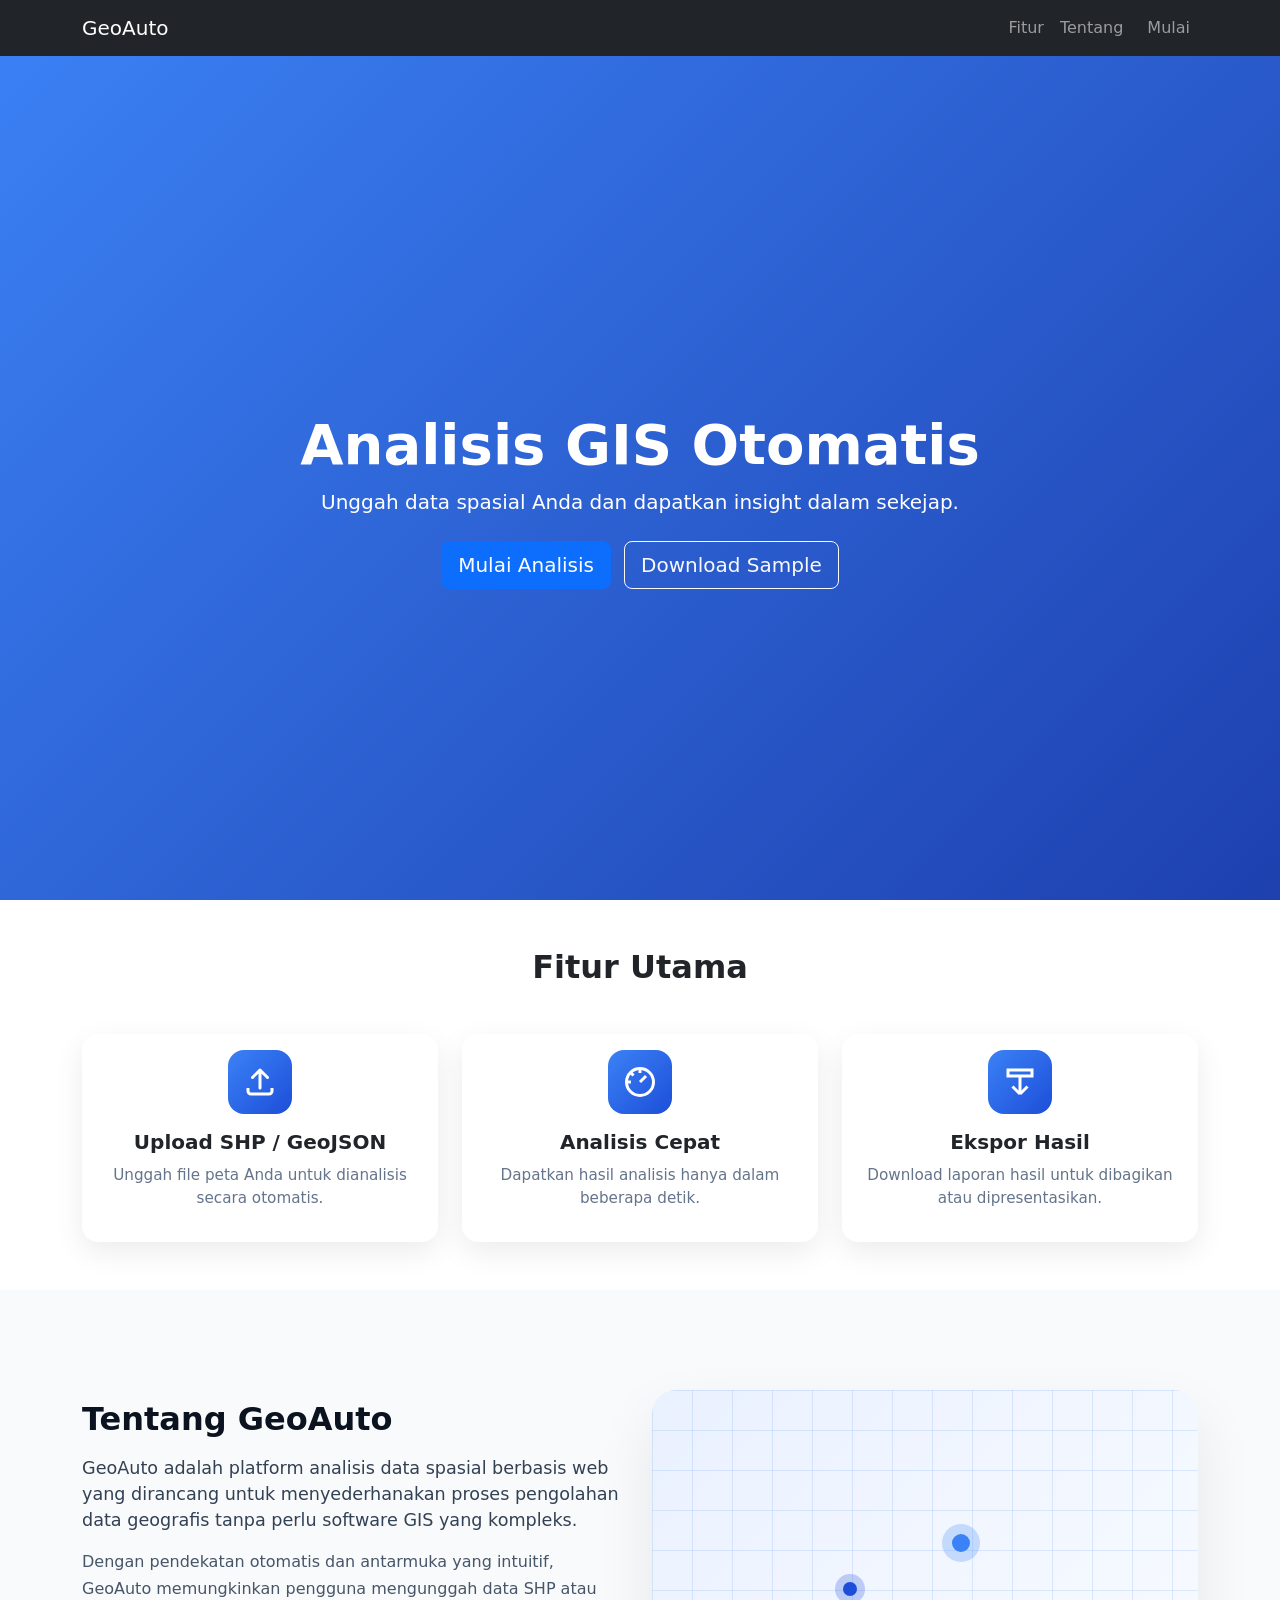
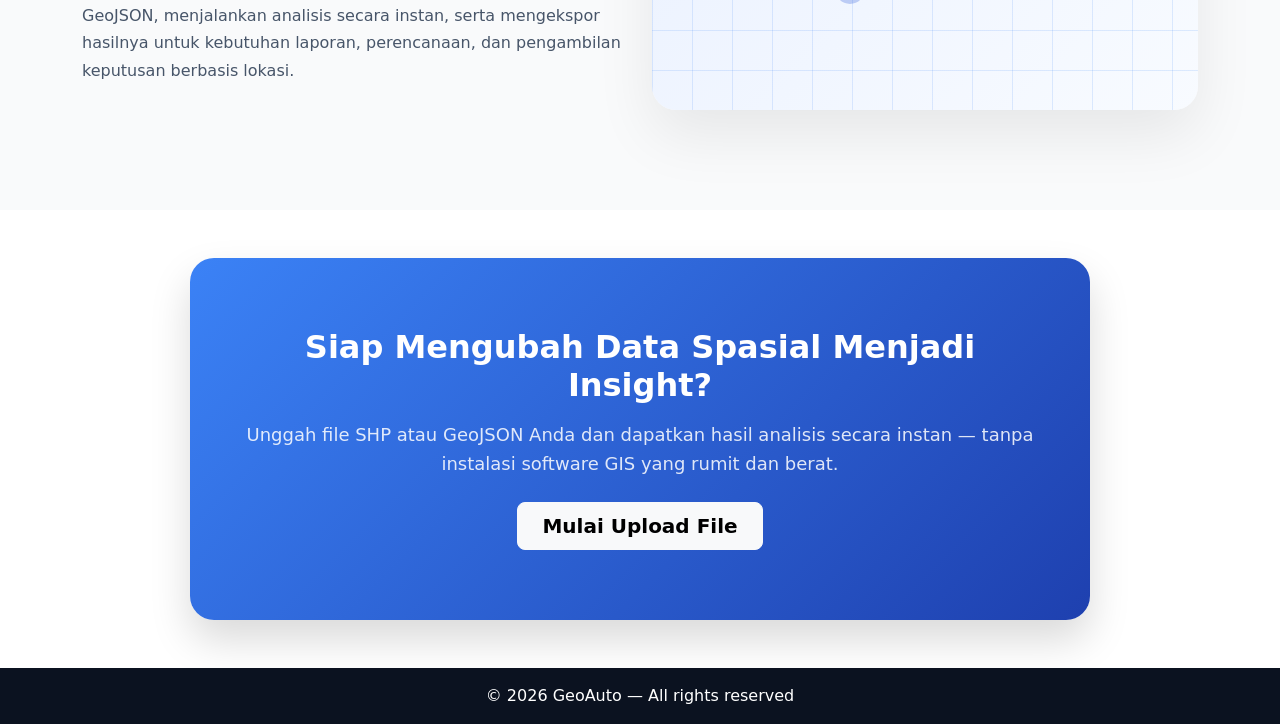
==== index.html @ 980b79c8 "first commit" ====
<!DOCTYPE html>
<html lang="en">

<head>
    <meta charset="UTF-8">
    <meta name="viewport" content="width=device-width, initial-scale=1.0">
    <title>GeoAuto Analysis</title>

    <!-- Bootstrap CSS -->
    <link href="https://cdn.jsdelivr.net/npm/bootstrap@5.3.2/dist/css/bootstrap.min.css" rel="stylesheet">

    <!-- Custom CSS -->
    <link rel="stylesheet" href="style/styles.css">
</head>

<body>

    <!-- Navbar -->
    <nav class="navbar navbar-expand-lg navbar-dark bg-dark fixed-top">
        <div class="container">
            <a class="navbar-brand" href="#">GeoAuto</a>
            <button class="navbar-toggler" type="button" data-bs-toggle="collapse" data-bs-target="#navbarNav">
                <span class="navbar-toggler-icon"></span>
            </button>

            <div class="collapse navbar-collapse" id="navbarNav">
                <ul class="navbar-nav ms-auto">
                    <li class="nav-item"><a class="nav-link" href="#features">Fitur</a></li>
                    <li class="nav-item"><a class="nav-link" href="#about">Tentang</a></li>
                    <li class="nav-item"><a class="nav-link btn btn-outline-light ms-2" href="#get-started">Mulai</a>
                    </li>
                </ul>
            </div>
        </div>
    </nav>

    <!-- Hero -->
    <header class="hero d-flex align-items-center justify-content-center text-center">
        <div class="container">
            <h1 class="display-4 fw-bold">Analisis GIS Otomatis</h1>
            <p class="lead">Unggah data spasial Anda dan dapatkan insight dalam sekejap.</p>
            <div class="mt-4">
                <button id="btn-start" class="btn btn-primary btn-lg me-2">Mulai Analisis</button>
                <button id="btn-sample" class="btn btn-outline-light btn-lg">Download Sample</button>
            </div>
        </div>
    </header>

    <!-- Features -->
    <section id="features" class="py-5 text-center">
        <div class="container">
            <h2 class="fw-bold mb-3">Fitur Utama</h2>

            <div class="row g-4 mt-4">

                <!-- Upload -->
                <div class="col-md-4 d-flex">
                    <div class="card feature-card h-100 w-100 text-center">
                        <div class="card-body">
                            <div class="feature-icon">
                                <!-- upload svg -->
                                <svg width="36" height="36" viewBox="0 0 24 24" fill="none">
                                    <path d="M12 16V4M12 4L7 9M12 4L17 9" stroke="currentColor" stroke-width="2"
                                        stroke-linecap="round" />
                                    <path d="M4 16V18C4 19.1 4.9 20 6 20H18C19.1 20 20 19.1 20 18V16"
                                        stroke="currentColor" stroke-width="2" />
                                </svg>
                            </div>
                            <h5>Upload SHP / GeoJSON</h5>
                            <p>Unggah file peta Anda untuk dianalisis secara otomatis.</p>
                        </div>
                    </div>
                </div>

                <!-- Analisis -->
                <div class="col-md-4 d-flex">
                    <div class="card feature-card h-100 w-100 text-center">
                        <div class="card-body">
                            <div class="feature-icon">
                                <!-- speed svg -->
                                <svg width="36" height="36" viewBox="0 0 24 24" fill="none">
                                    <path d="M12 3V6" stroke="currentColor" stroke-width="2" />
                                    <path d="M5.6 5.6L7.7 7.7" stroke="currentColor" stroke-width="2" />
                                    <path d="M3 12H6" stroke="currentColor" stroke-width="2" />
                                    <path d="M12 12L16 8" stroke="currentColor" stroke-width="2" />
                                    <circle cx="12" cy="12" r="9" stroke="currentColor" stroke-width="2" />
                                </svg>
                            </div>
                            <h5>Analisis Cepat</h5>
                            <p>Dapatkan hasil analisis hanya dalam beberapa detik.</p>
                        </div>
                    </div>
                </div>

                <!-- Export -->
                <div class="col-md-4 d-flex">
                    <div class="card feature-card h-100 w-100 text-center">
                        <div class="card-body">
                            <div class="feature-icon">
                                <!-- export svg -->
                                <svg width="36" height="36" viewBox="0 0 24 24" fill="none">
                                    <path d="M12 8V20" stroke="currentColor" stroke-width="2" />
                                    <path d="M12 20L7 15M12 20L17 15" stroke="currentColor" stroke-width="2" />
                                    <path d="M4 4H20V8H4V4Z" stroke="currentColor" stroke-width="2" />
                                </svg>
                            </div>
                            <h5>Ekspor Hasil</h5>
                            <p>Download laporan hasil untuk dibagikan atau dipresentasikan.</p>
                        </div>
                    </div>
                </div>

            </div>
        </div>
    </section>


    <!-- About / Description -->
    <section class="about-section" id="about">
        <div class="container">
            <div class="row align-items-center gy-4">

                <!-- TEXT -->
                <div class="col-md-6">
                    <h2 class="about-title">Tentang GeoAuto</h2>

                    <p class="about-lead">
                        GeoAuto adalah platform analisis data spasial berbasis web yang dirancang
                        untuk menyederhanakan proses pengolahan data geografis tanpa perlu
                        software GIS yang kompleks.
                    </p>

                    <p class="about-text">
                        Dengan pendekatan otomatis dan antarmuka yang intuitif, GeoAuto memungkinkan
                        pengguna mengunggah data SHP atau GeoJSON, menjalankan analisis secara instan,
                        serta mengekspor hasilnya untuk kebutuhan laporan, perencanaan, dan
                        pengambilan keputusan berbasis lokasi.
                    </p>
                </div>

                <!-- VISUAL MAP -->
                <div class="col-md-6">
                    <div class="map-visual">
                        <div class="map-grid"></div>
                        <div class="map-pin"></div>
                        <div class="map-pin secondary"></div>
                    </div>
                </div>

            </div>
        </div>
    </section>


    <!-- CTA -->
    <section class="cta-wrapper py-5" id="get-started">
        <div class="container">
            <div class="cta-card text-center mx-auto">
                <h2 class="fw-bold text-white mb-3">
                    Siap Mengubah Data Spasial Menjadi Insight?
                </h2>

                <p class="cta-text mb-4">
                    Unggah file SHP atau GeoJSON Anda dan dapatkan hasil analisis secara instan — tanpa instalasi
                    software GIS yang rumit dan berat.
                </p>

                <button id="btn-upload" class="btn btn-light btn-lg px-4">
                    Mulai Upload File
                </button>
            </div>
        </div>
    </section>

    <!-- Footer -->
    <footer class="footer text-white text-center py-3">
        <p class="mb-0">&copy; 2026 GeoAuto — All rights reserved</p>
    </footer>

    <!-- jQuery & Bootstrap JS -->
    <script src="https://code.jquery.com/jquery-3.6.0.min.js"></script>
    <script src="https://cdn.jsdelivr.net/npm/bootstrap@5.3.2/dist/js/bootstrap.bundle.min.js"></script>

    <!-- Custom JS -->
    <script src="script/script.js"></script>

</body>

</html>
---- style/styles.css ----
/* Hero */
.hero {
    height: 100vh;
    background: linear-gradient(135deg, #3B82F6 0%, #1E40AF 100%);
    color: white;
    padding-top: 100px;
}

/* Feature card */
.feature-card {
    border: none;
    border-radius: 16px;
    box-shadow: 0 10px 30px rgba(0,0,0,.08);
    transition: all .3s ease;
  }
  
  .feature-card:hover {
    transform: translateY(-6px);
    box-shadow: 0 20px 45px rgba(0,0,0,.12);
  }
  
  .feature-icon {
    width: 64px;
    height: 64px;
    margin: 0 auto 16px;
    border-radius: 16px;
    background: linear-gradient(135deg, #3B82F6, #1D4ED8);
    display: flex;
    align-items: center;
    justify-content: center;
    color: #fff;
  }
  
  .feature-card h5 {
    font-weight: 600;
    margin-bottom: 10px;
  }
  
  .feature-card p {
    color: #64748b;
    font-size: .95rem;
  }
  

/* Smooth anchor scrolling */
html {
    scroll-behavior: smooth;
}

/* Navbar transparent on top */
.navbar {
    transition: background 0.4s ease;
}

/* CTA Section */
.cta-wrapper {
    background: #ffffff;
}

.cta-card {
    max-width: 900px;
    padding: 70px 40px;
    border-radius: 24px;
    background: linear-gradient(135deg, #3B82F6 0%, #1E40AF 100%);
    ;
    box-shadow: 0 20px 40px rgba(0, 0, 0, 0.15);
}

.cta-text {
    color: rgba(255, 255, 255, 0.85);
    font-size: 18px;
    line-height: 1.6;
}

/* Button hover */
.cta-card .btn-light {
    font-weight: 600;
}

.cta-card .btn-light:hover {
    background: #e9ecef;
}

footer {
    background-color: #0B1220;
}


.about-section {
    padding: 100px 0;
    background: #f9fafb;
  }
  
  .about-title {
    font-weight: 700;
    margin-bottom: 16px;
    color: #0B1220;
  }
  
  .about-lead {
    font-size: 1.1rem;
    color: #334155;
    margin-bottom: 14px;
  }
  
  .about-text {
    color: #475569;
    line-height: 1.7;
  }
  
  /* MAP VISUAL */
  .map-visual {
    height: 320px;
    border-radius: 24px;
    background: linear-gradient(135deg, #eaf1ff, #f8fbff);
    position: relative;
    overflow: hidden;
    box-shadow: 0 25px 60px rgba(0,0,0,.08);
  }
  
  .map-grid {
    position: absolute;
    inset: 0;
    background-image:
      linear-gradient(rgba(59,130,246,.15) 1px, transparent 1px),
      linear-gradient(90deg, rgba(59,130,246,.15) 1px, transparent 1px);
    background-size: 40px 40px;
  }
  
  .map-pin {
    width: 18px;
    height: 18px;
    background: #3B82F6;
    border-radius: 50%;
    position: absolute;
    top: 45%;
    left: 55%;
    box-shadow: 0 0 0 10px rgba(59,130,246,.25);
  }
  
  .map-pin.secondary {
    width: 14px;
    height: 14px;
    top: 60%;
    left: 35%;
    background: #1D4ED8;
    box-shadow: 0 0 0 8px rgba(29,78,216,.25);
  }
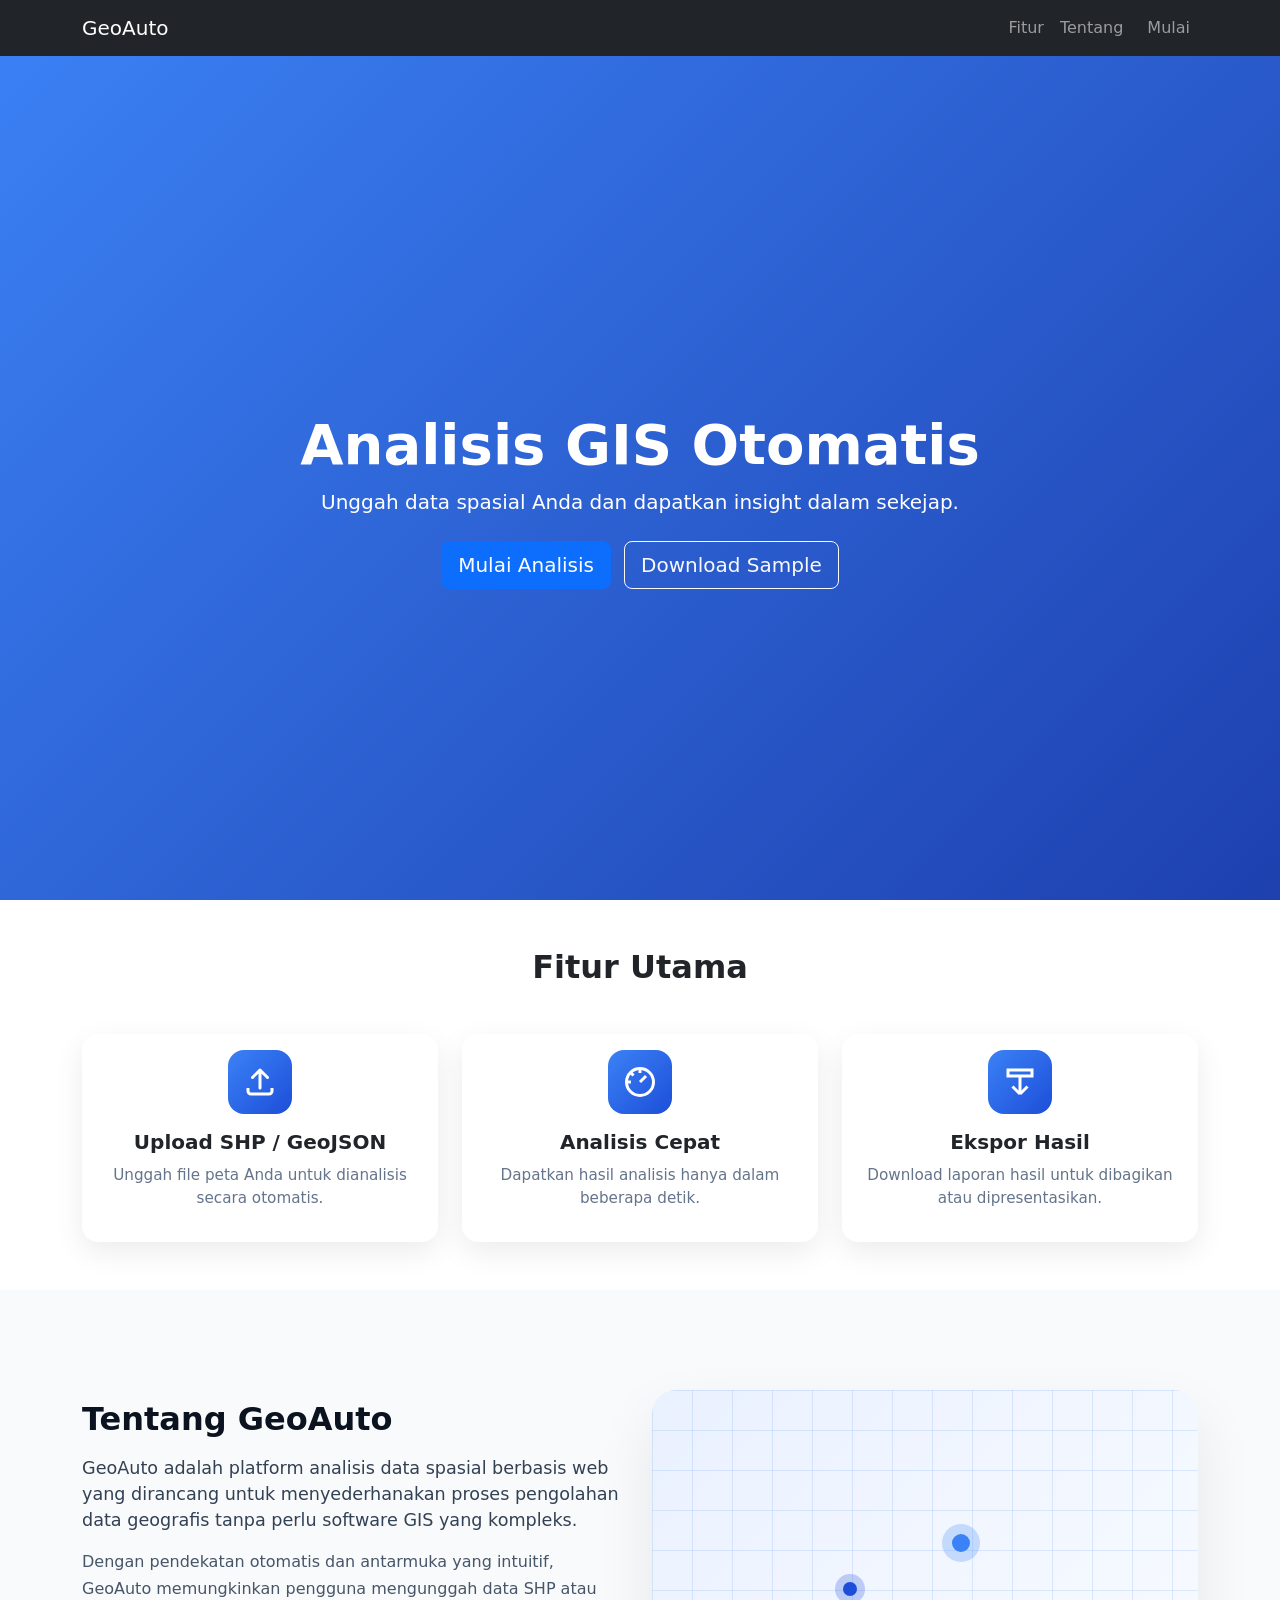
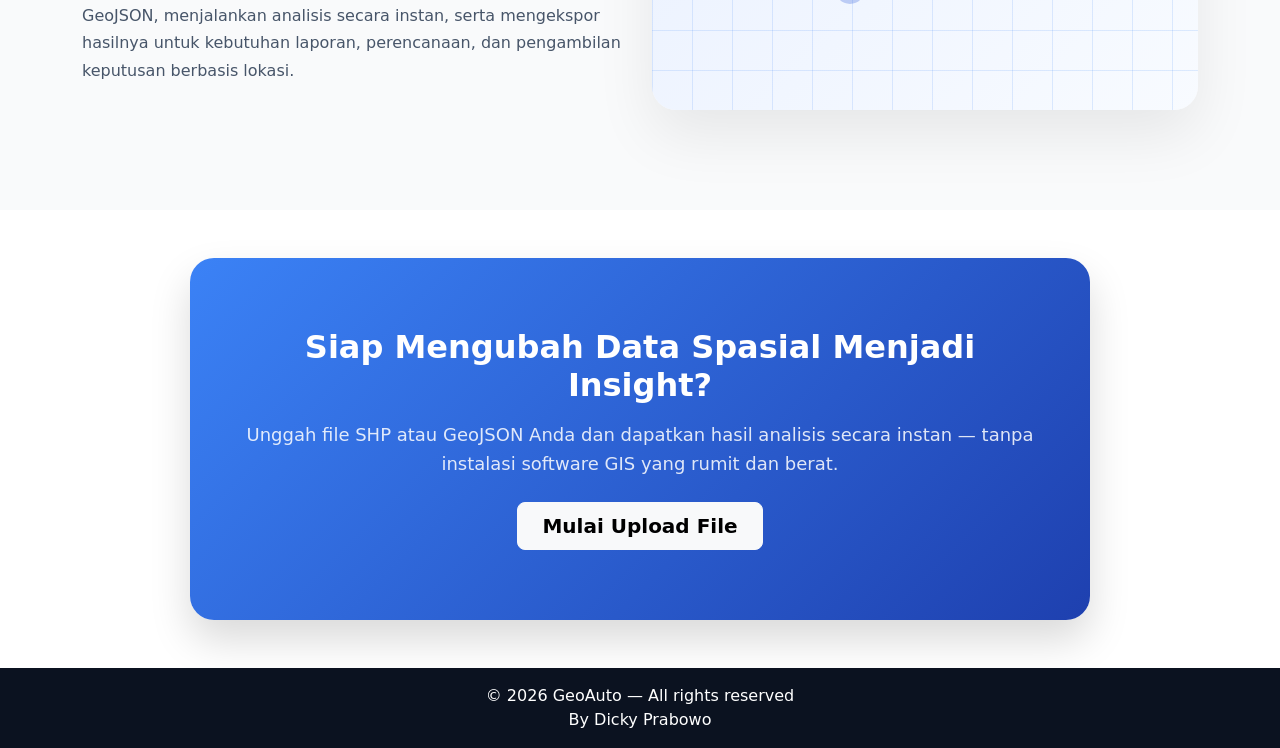
==== commit e6eedf6b: "watermark add" ====
--- a/index.html
+++ b/index.html
@@ -175,6 +175,7 @@
     <!-- Footer -->
     <footer class="footer text-white text-center py-3">
         <p class="mb-0">&copy; 2026 GeoAuto — All rights reserved</p>
+        <p class="mb-0">By Dicky Prabowo</p>
     </footer>
 
     <!-- jQuery & Bootstrap JS -->
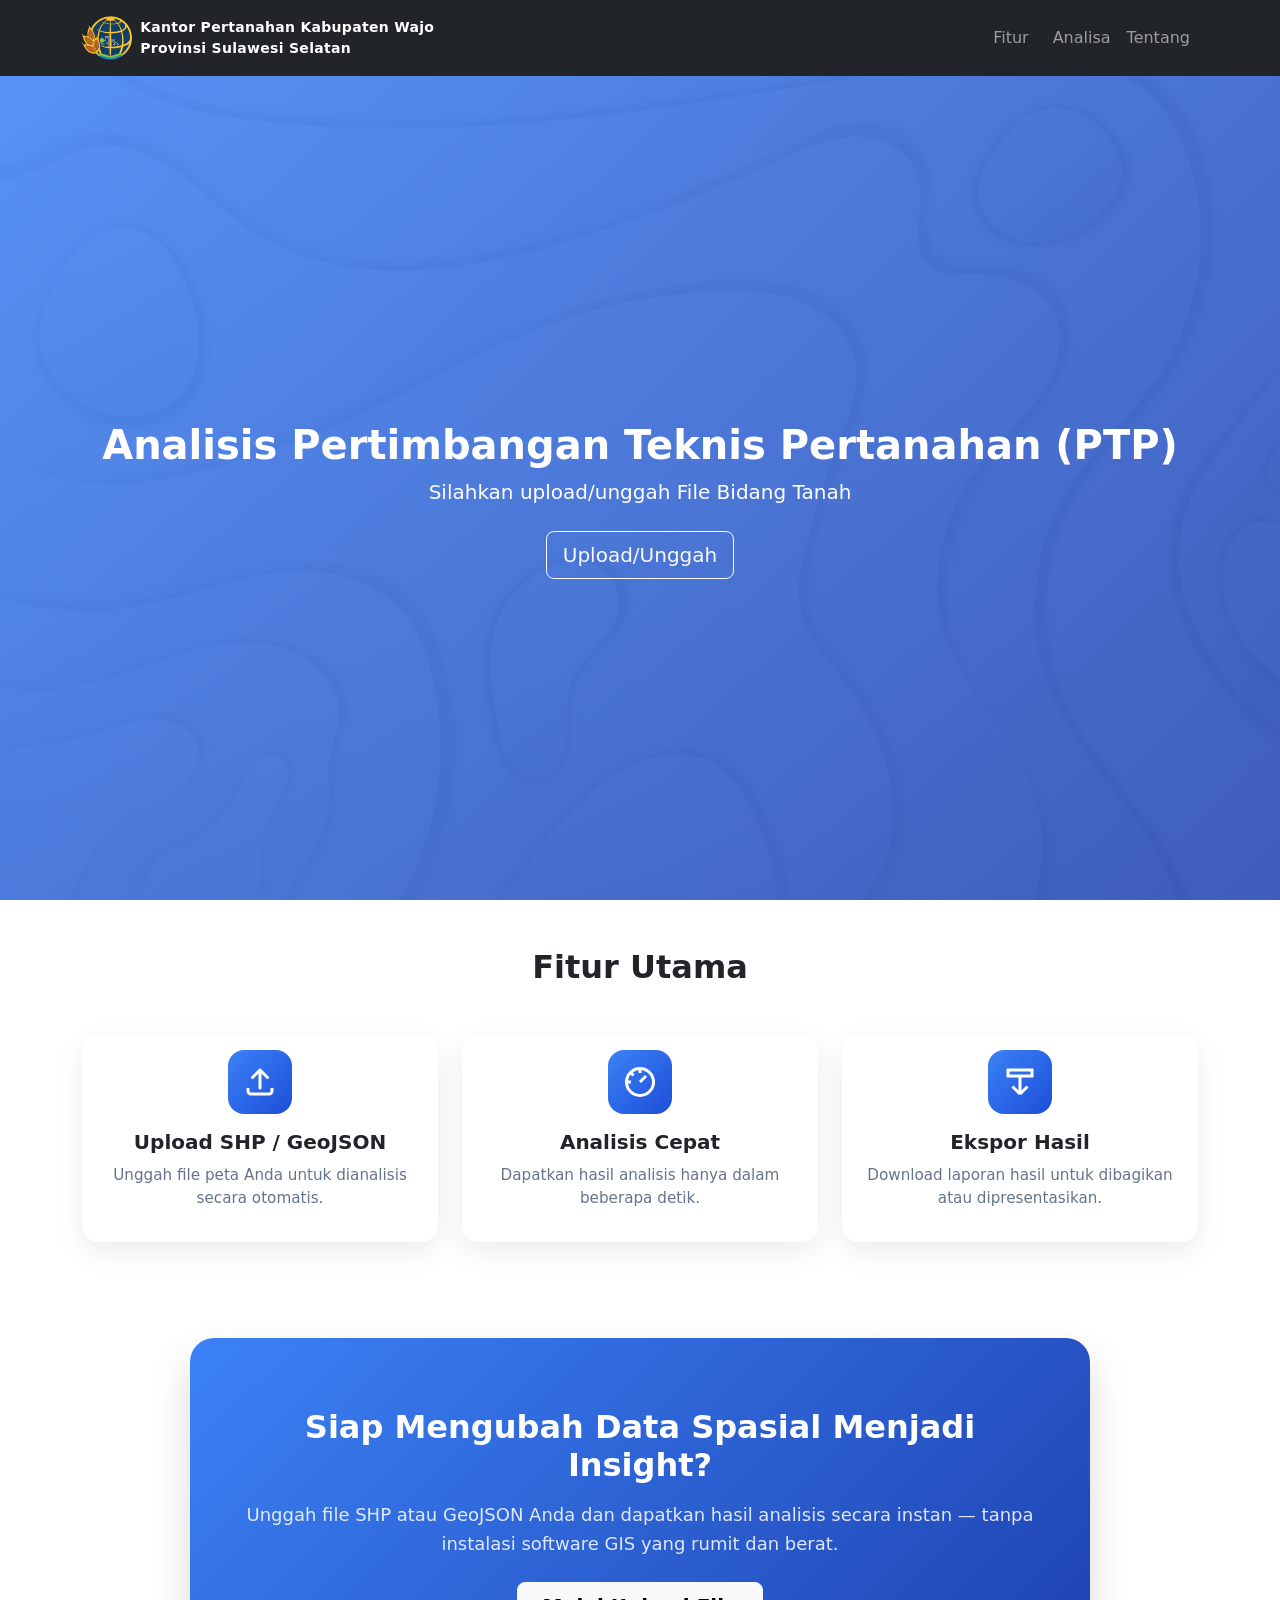
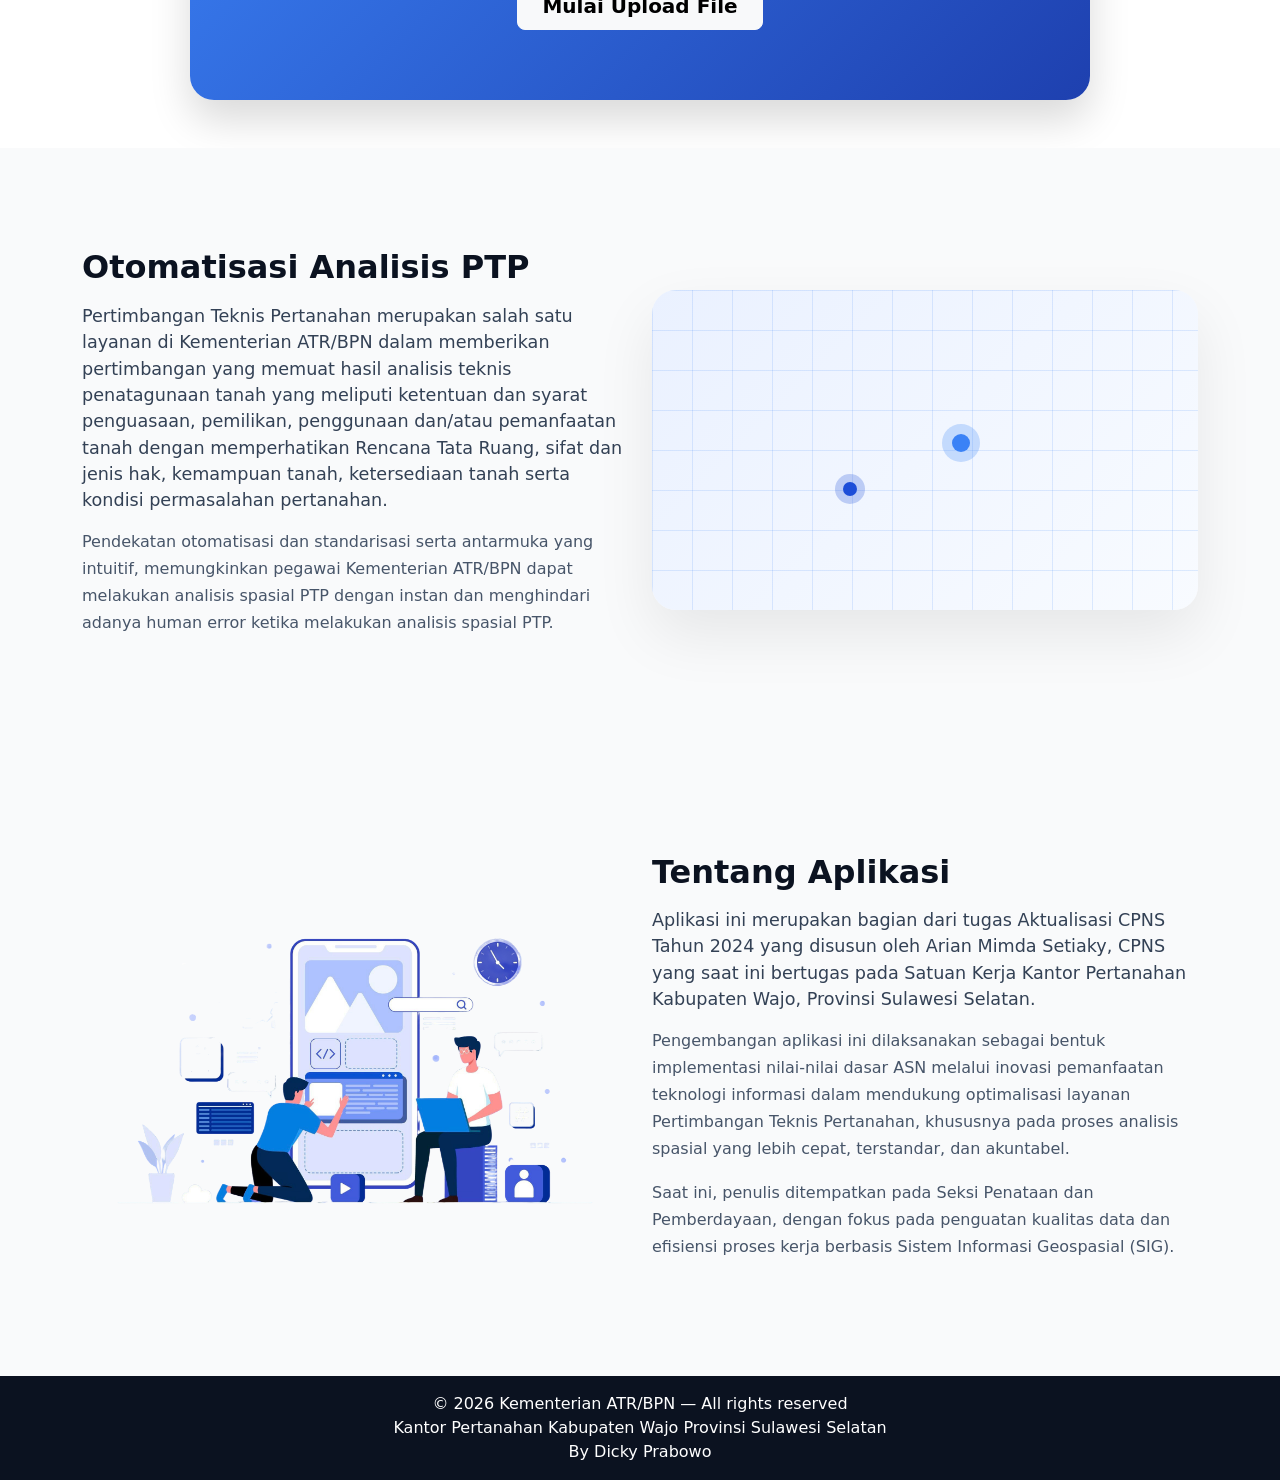
==== commit 762f56cb: "new push revisi" ====
--- a/index.html
+++ b/index.html
@@ -18,30 +18,37 @@
     <!-- Navbar -->
     <nav class="navbar navbar-expand-lg navbar-dark bg-dark fixed-top">
         <div class="container">
-            <a class="navbar-brand" href="#">GeoAuto</a>
+            <a class="navbar-brand d-flex align-items-center" href="#">
+                <img src="images/logo.svg" alt="Logo" class="navbar-logo">
+                <span class="navbar-title ms-2">Kantor Pertanahan Kabupaten Wajo <br>
+                    Provinsi Sulawesi Selatan</span>
+            </a>
+    
             <button class="navbar-toggler" type="button" data-bs-toggle="collapse" data-bs-target="#navbarNav">
                 <span class="navbar-toggler-icon"></span>
             </button>
-
+    
             <div class="collapse navbar-collapse" id="navbarNav">
                 <ul class="navbar-nav ms-auto">
                     <li class="nav-item"><a class="nav-link" href="#features">Fitur</a></li>
+                    <li class="nav-item">
+                        <a class="nav-link btn btn-outline-light ms-2" href="#get-started">Analisa</a>
+                    </li>
                     <li class="nav-item"><a class="nav-link" href="#about">Tentang</a></li>
-                    <li class="nav-item"><a class="nav-link btn btn-outline-light ms-2" href="#get-started">Mulai</a>
-                    </li>
                 </ul>
             </div>
         </div>
     </nav>
+    
 
     <!-- Hero -->
     <header class="hero d-flex align-items-center justify-content-center text-center">
         <div class="container">
-            <h1 class="display-4 fw-bold">Analisis GIS Otomatis</h1>
-            <p class="lead">Unggah data spasial Anda dan dapatkan insight dalam sekejap.</p>
+            <h1 class="display-6 fw-bold">Analisis Pertimbangan Teknis Pertanahan (PTP)</h1>
+            <p class="lead">Silahkan upload/unggah File Bidang Tanah</p>
             <div class="mt-4">
-                <button id="btn-start" class="btn btn-primary btn-lg me-2">Mulai Analisis</button>
-                <button id="btn-sample" class="btn btn-outline-light btn-lg">Download Sample</button>
+                <button id="btn-start" class="btn btn-outline-light btn-lg">Upload/Unggah</button>
+                <!-- <button id="btn-sample" class="btn btn-primary btn-lg me-2">Download Sample</button> -->
             </div>
         </div>
     </header>
@@ -114,6 +121,25 @@
         </div>
     </section>
 
+    <!-- CTA -->
+    <section class="cta-wrapper py-5" id="get-started">
+        <div class="container">
+            <div class="cta-card text-center mx-auto">
+                <h2 class="fw-bold text-white mb-3">
+                    Siap Mengubah Data Spasial Menjadi Insight?
+                </h2>
+
+                <p class="cta-text mb-4">
+                    Unggah file SHP atau GeoJSON Anda dan dapatkan hasil analisis secara instan — tanpa instalasi
+                    software GIS yang rumit dan berat.
+                </p>
+
+                <button id="btn-upload" class="btn btn-light btn-lg px-4">
+                    Mulai Upload File
+                </button>
+            </div>
+        </div>
+    </section>
 
     <!-- About / Description -->
     <section class="about-section" id="about">
@@ -122,19 +148,20 @@
 
                 <!-- TEXT -->
                 <div class="col-md-6">
-                    <h2 class="about-title">Tentang GeoAuto</h2>
+                    <h2 class="about-title">Otomatisasi Analisis PTP</h2>
 
                     <p class="about-lead">
-                        GeoAuto adalah platform analisis data spasial berbasis web yang dirancang
-                        untuk menyederhanakan proses pengolahan data geografis tanpa perlu
-                        software GIS yang kompleks.
+                        Pertimbangan Teknis Pertanahan merupakan salah satu layanan di Kementerian ATR/BPN dalam
+                        memberikan pertimbangan yang memuat hasil analisis teknis penatagunaan tanah yang meliputi
+                        ketentuan dan syarat penguasaan, pemilikan, penggunaan dan/atau pemanfaatan tanah dengan
+                        memperhatikan Rencana Tata Ruang, sifat dan jenis hak, kemampuan tanah, ketersediaan tanah serta
+                        kondisi permasalahan pertanahan.
                     </p>
 
                     <p class="about-text">
-                        Dengan pendekatan otomatis dan antarmuka yang intuitif, GeoAuto memungkinkan
-                        pengguna mengunggah data SHP atau GeoJSON, menjalankan analisis secara instan,
-                        serta mengekspor hasilnya untuk kebutuhan laporan, perencanaan, dan
-                        pengambilan keputusan berbasis lokasi.
+                        Pendekatan otomatisasi dan standarisasi serta antarmuka yang intuitif, memungkinkan pegawai
+                        Kementerian ATR/BPN dapat melakukan analisis spasial PTP dengan instan dan menghindari adanya
+                        human error ketika melakukan analisis spasial PTP.
                     </p>
                 </div>
 
@@ -151,30 +178,43 @@
         </div>
     </section>
 
-
-    <!-- CTA -->
-    <section class="cta-wrapper py-5" id="get-started">
-        <div class="container">
-            <div class="cta-card text-center mx-auto">
-                <h2 class="fw-bold text-white mb-3">
-                    Siap Mengubah Data Spasial Menjadi Insight?
-                </h2>
-
-                <p class="cta-text mb-4">
-                    Unggah file SHP atau GeoJSON Anda dan dapatkan hasil analisis secara instan — tanpa instalasi
-                    software GIS yang rumit dan berat.
-                </p>
-
-                <button id="btn-upload" class="btn btn-light btn-lg px-4">
-                    Mulai Upload File
-                </button>
+    <!-- About / Description2 -->
+    <section class="about-section" id="about-app">
+        <div class="container">
+            <div class="row align-items-center gy-4">
+                <!-- TEXT -->
+                <div class="col-md-6">
+                    <div class="app-visual"></div>
+                </div>
+                <div class="col-md-6">
+                    <h2 class="about-title">Tentang Aplikasi</h2>
+
+                    <p class="about-lead">
+                        Aplikasi ini merupakan bagian dari tugas Aktualisasi CPNS Tahun 2024 yang disusun oleh Arian
+                        Mimda Setiaky, CPNS yang saat ini bertugas pada Satuan Kerja Kantor Pertanahan Kabupaten Wajo,
+                        Provinsi Sulawesi Selatan.
+                    </p>
+
+                    <p class="about-text">
+                        Pengembangan aplikasi ini dilaksanakan sebagai bentuk implementasi nilai-nilai dasar ASN melalui
+                        inovasi pemanfaatan teknologi informasi dalam mendukung optimalisasi layanan Pertimbangan Teknis
+                        Pertanahan, khususnya pada proses analisis spasial yang lebih cepat, terstandar, dan akuntabel.
+                    </p>
+
+                    <p class="about-text">
+                        Saat ini, penulis ditempatkan pada Seksi Penataan dan Pemberdayaan, dengan fokus pada penguatan
+                        kualitas data dan efisiensi proses kerja berbasis Sistem Informasi Geospasial (SIG).
+                    </p>
+                </div>
+
             </div>
         </div>
     </section>
 
     <!-- Footer -->
     <footer class="footer text-white text-center py-3">
-        <p class="mb-0">&copy; 2026 GeoAuto — All rights reserved</p>
+        <p class="mb-0">&copy; 2026 Kementerian ATR/BPN — All rights reserved</p>
+        <p class="mb-0">Kantor Pertanahan Kabupaten Wajo Provinsi Sulawesi Selatan</p>
         <p class="mb-0">By Dicky Prabowo</p>
     </footer>
 
--- a/style/styles.css
+++ b/style/styles.css
@@ -1,9 +1,18 @@
 /* Hero */
 .hero {
-    height: 100vh;
-    background: linear-gradient(135deg, #3B82F6 0%, #1E40AF 100%);
-    color: white;
-    padding-top: 100px;
+  height: 100vh;
+  background:
+      linear-gradient(135deg,
+          rgba(59, 130, 246, 0.85),
+          rgba(30, 64, 175, 0.85)
+      ),
+      url("../images/bg.jpg");
+  background-size: cover;
+  background-position: center;
+  background-repeat: no-repeat;
+
+  color: white;
+  padding-top: 100px;
 }
 
 /* Feature card */
@@ -48,9 +57,17 @@
 }
 
 /* Navbar transparent on top */
-.navbar {
-    transition: background 0.4s ease;
+.navbar-logo {
+  height: 50px;   /* ideal: 28–36px */
+  width: auto;
 }
+
+.navbar-title {
+  font-size: 14px;
+  font-weight: 600;
+  letter-spacing: .3px;
+}
+
 
 /* CTA Section */
 .cta-wrapper {
@@ -146,4 +163,23 @@
     background: #1D4ED8;
     box-shadow: 0 0 0 8px rgba(29,78,216,.25);
   }
-  +
+
+  
+  .app-visual {
+    height: 320px;
+    width: 100%;
+    border-radius: 24px;
+    background: url("../images/about-app.png") center / cover no-repeat;
+  }
+
+
+  @media (max-width: 768px) {
+    .navbar-title {
+        font-size: 12px;
+    }
+
+    .navbar-logo {
+        height: 40px;
+    }
+}
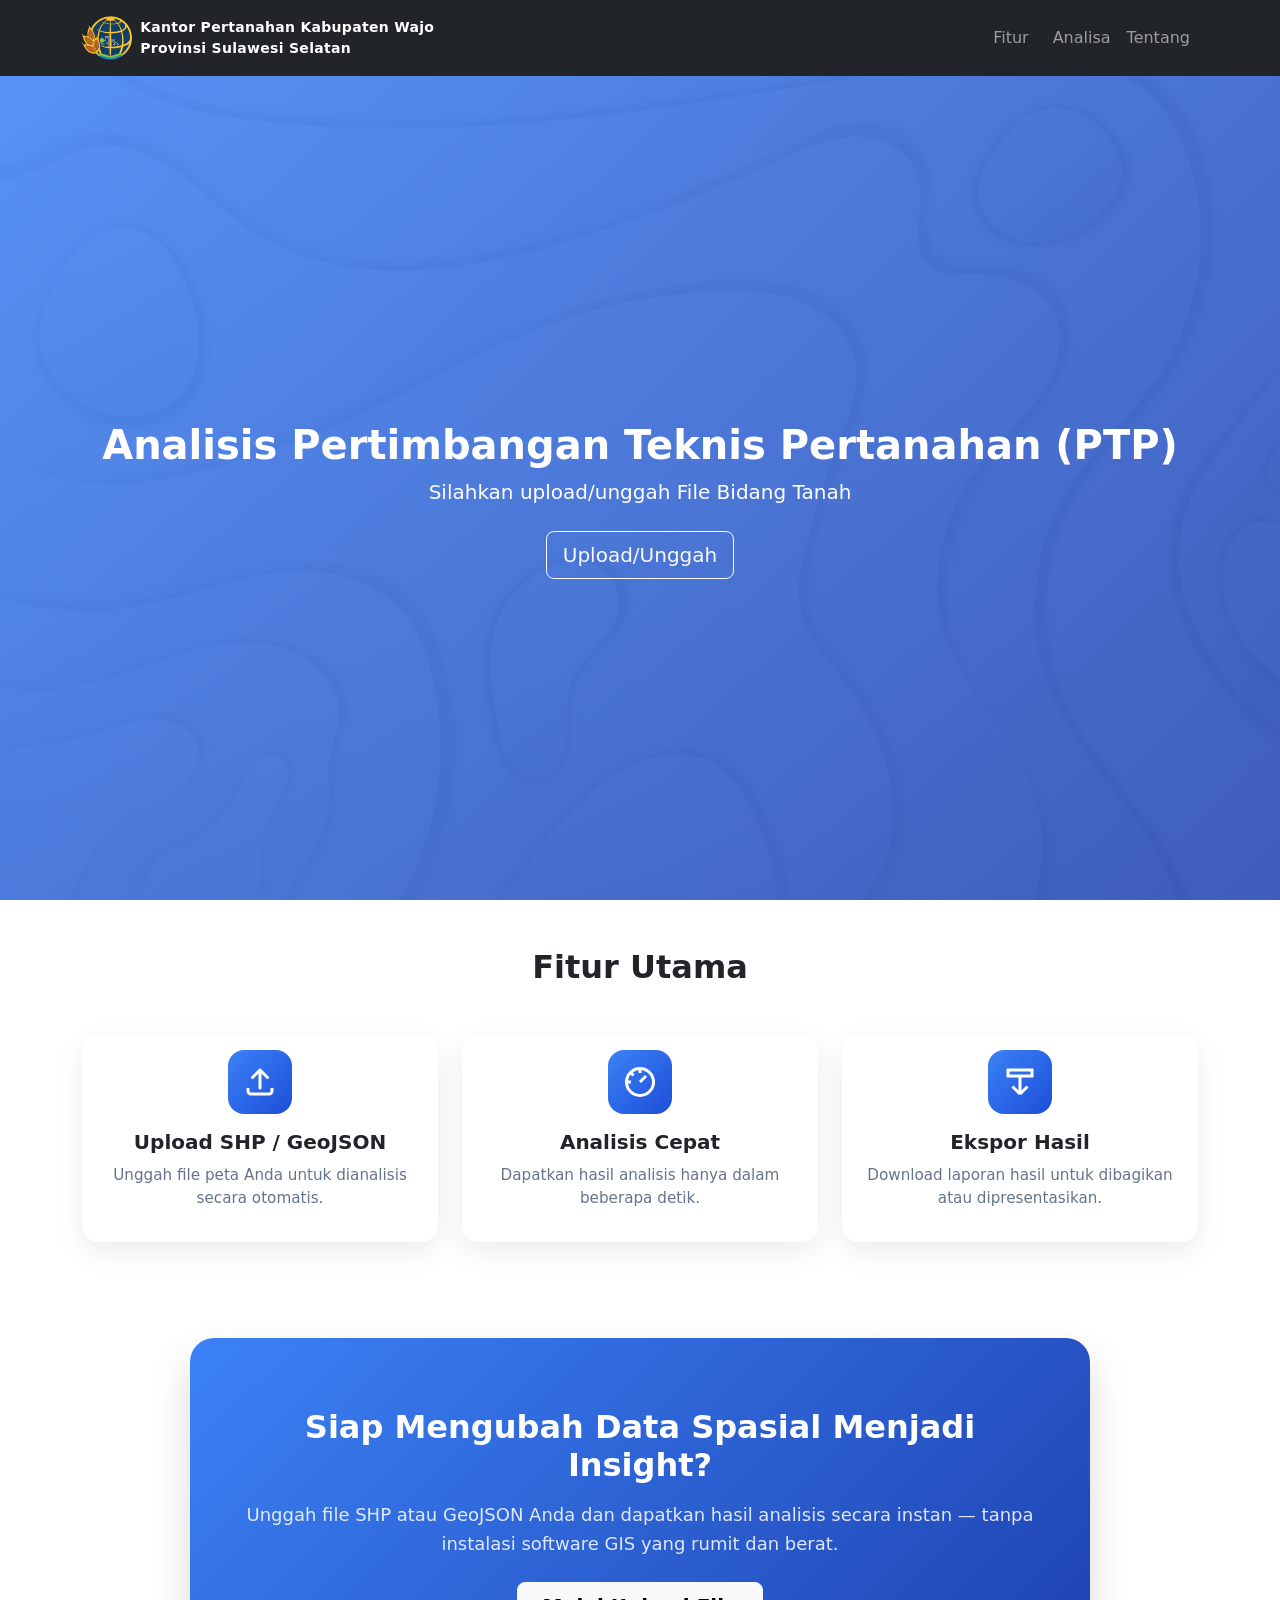
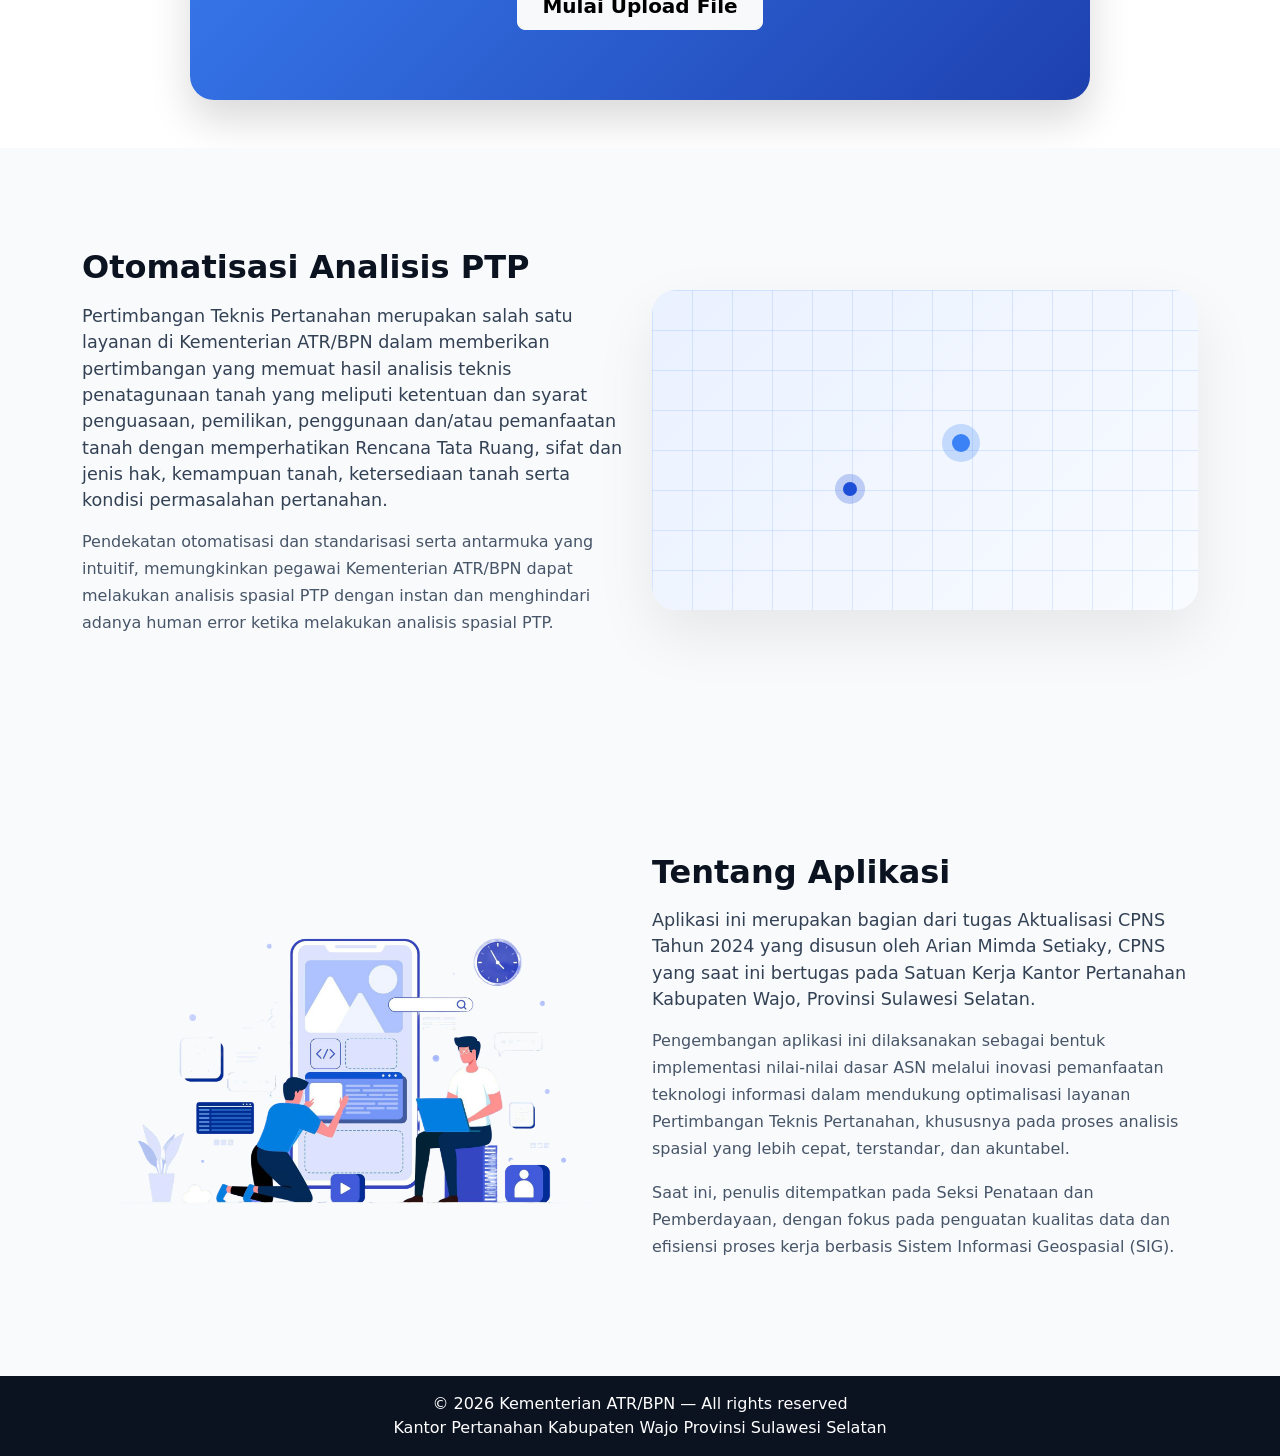
==== commit e7e468dc: "remove author name" ====
--- a/index.html
+++ b/index.html
@@ -215,7 +215,6 @@
     <footer class="footer text-white text-center py-3">
         <p class="mb-0">&copy; 2026 Kementerian ATR/BPN — All rights reserved</p>
         <p class="mb-0">Kantor Pertanahan Kabupaten Wajo Provinsi Sulawesi Selatan</p>
-        <p class="mb-0">By Dicky Prabowo</p>
     </footer>
 
     <!-- jQuery & Bootstrap JS -->
